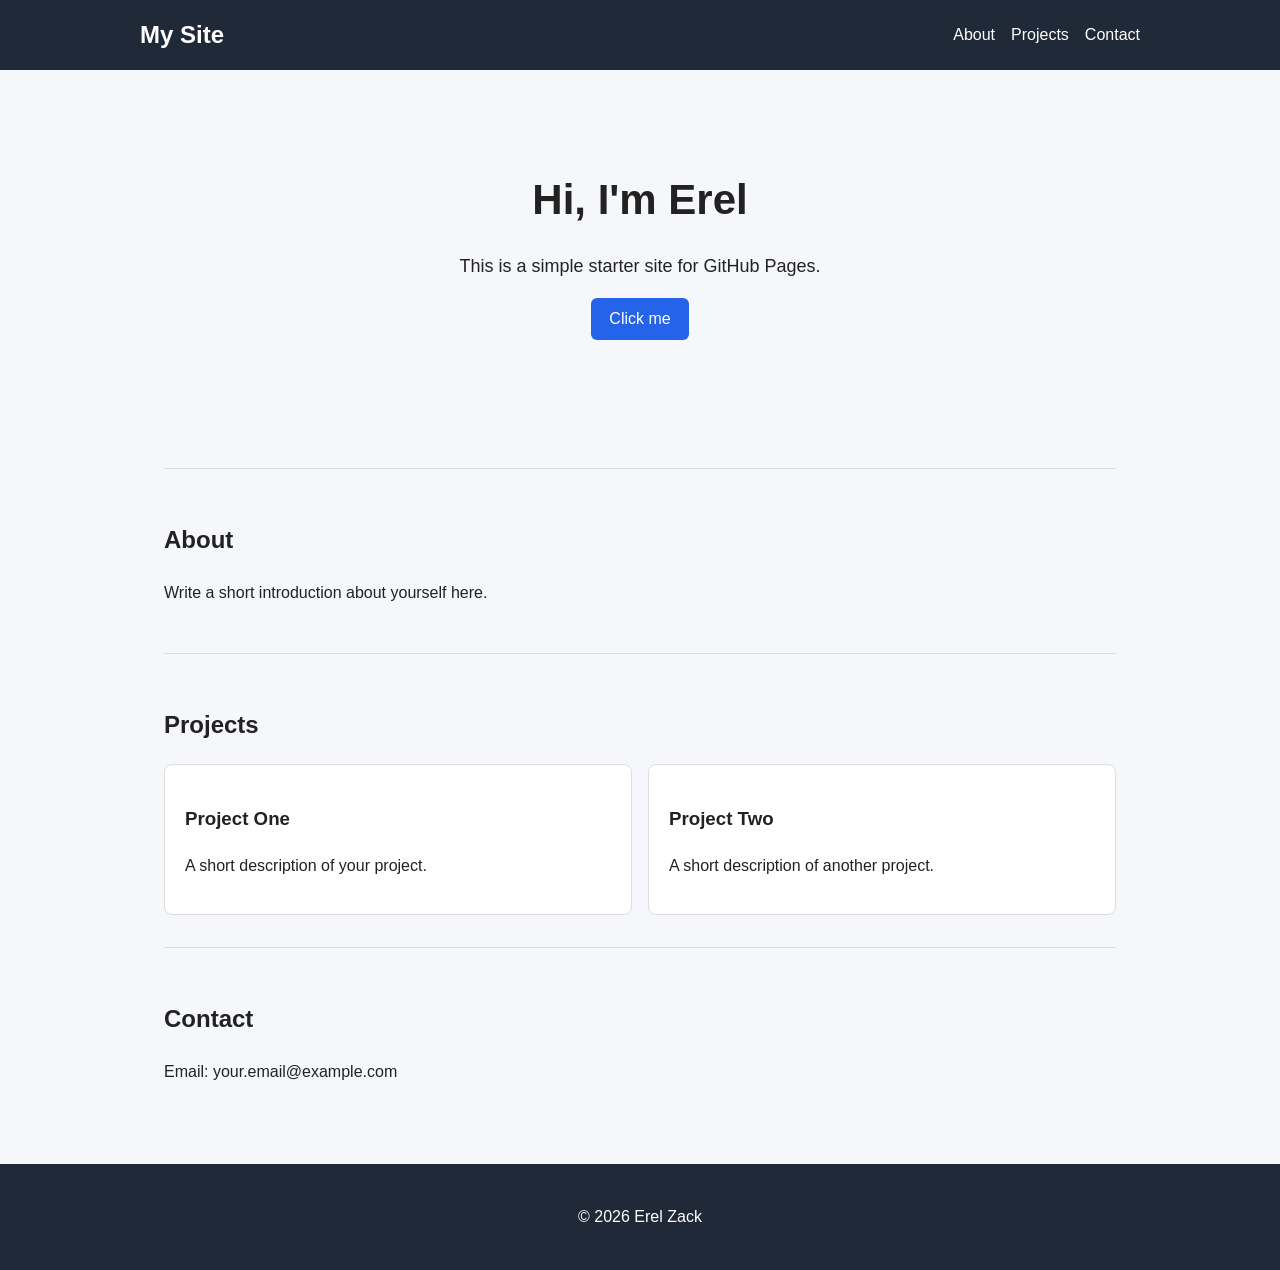
==== index.html @ 3131e65e "Add files via upload init. files" ====
<!DOCTYPE html>
<html lang="en">
<head>
  <meta charset="UTF-8">
  <meta name="viewport" content="width=device-width, initial-scale=1.0">
  <title>My GitHub Page</title>
  <link rel="stylesheet" href="style.css">
</head>
<body>
  <header class="site-header">
    <nav>
      <h1>My Site</h1>
      <div class="nav-links">
        <a href="#about">About</a>
        <a href="#projects">Projects</a>
        <a href="#contact">Contact</a>
      </div>
    </nav>
  </header>

  <main>
    <section class="hero">
      <h2>Hi, I'm Erel</h2>
      <p>This is a simple starter site for GitHub Pages.</p>
      <button id="helloButton">Click me</button>
      <p id="message"></p>
    </section>

    <section id="about" class="section">
      <h2>About</h2>
      <p>Write a short introduction about yourself here.</p>
    </section>

    <section id="projects" class="section">
      <h2>Projects</h2>
      <div class="project-grid">
        <article class="project-card">
          <h3>Project One</h3>
          <p>A short description of your project.</p>
        </article>
        <article class="project-card">
          <h3>Project Two</h3>
          <p>A short description of another project.</p>
        </article>
      </div>
    </section>

    <section id="contact" class="section">
      <h2>Contact</h2>
      <p>Email: your.email@example.com</p>
    </section>
  </main>

  <footer>
    <p>&copy; 2026 Erel Zack</p>
  </footer>

  <script src="script.js"></script>
</body>
</html>
---- style.css ----
* {
  box-sizing: border-box;
}

body {
  margin: 0;
  font-family: Arial, sans-serif;
  color: #222;
  background: #f5f7fb;
  line-height: 1.6;
}

.site-header {
  background: #1f2937;
  color: white;
  padding: 16px 24px;
}

nav {
  max-width: 1000px;
  margin: 0 auto;
  display: flex;
  justify-content: space-between;
  align-items: center;
  gap: 16px;
}

nav h1 {
  margin: 0;
  font-size: 24px;
}

.nav-links {
  display: flex;
  gap: 16px;
}

.nav-links a {
  color: white;
  text-decoration: none;
}

.nav-links a:hover {
  text-decoration: underline;
}

main {
  max-width: 1000px;
  margin: 0 auto;
  padding: 32px 24px;
}

.hero {
  padding: 64px 0;
  text-align: center;
}

.hero h2 {
  margin: 0 0 12px;
  font-size: 42px;
}

.hero p {
  font-size: 18px;
}

button {
  border: 0;
  border-radius: 6px;
  padding: 12px 18px;
  background: #2563eb;
  color: white;
  font-size: 16px;
  cursor: pointer;
}

button:hover {
  background: #1d4ed8;
}

#message {
  min-height: 28px;
  font-weight: bold;
  color: #2563eb;
}

.section {
  padding: 32px 0;
  border-top: 1px solid #ddd;
}

.project-grid {
  display: grid;
  grid-template-columns: repeat(auto-fit, minmax(220px, 1fr));
  gap: 16px;
}

.project-card {
  padding: 20px;
  background: white;
  border: 1px solid #ddd;
  border-radius: 8px;
}

footer {
  padding: 24px;
  text-align: center;
  color: white;
  background: #1f2937;
}

@media (max-width: 600px) {
  nav {
    flex-direction: column;
  }

  .hero h2 {
    font-size: 32px;
  }
}
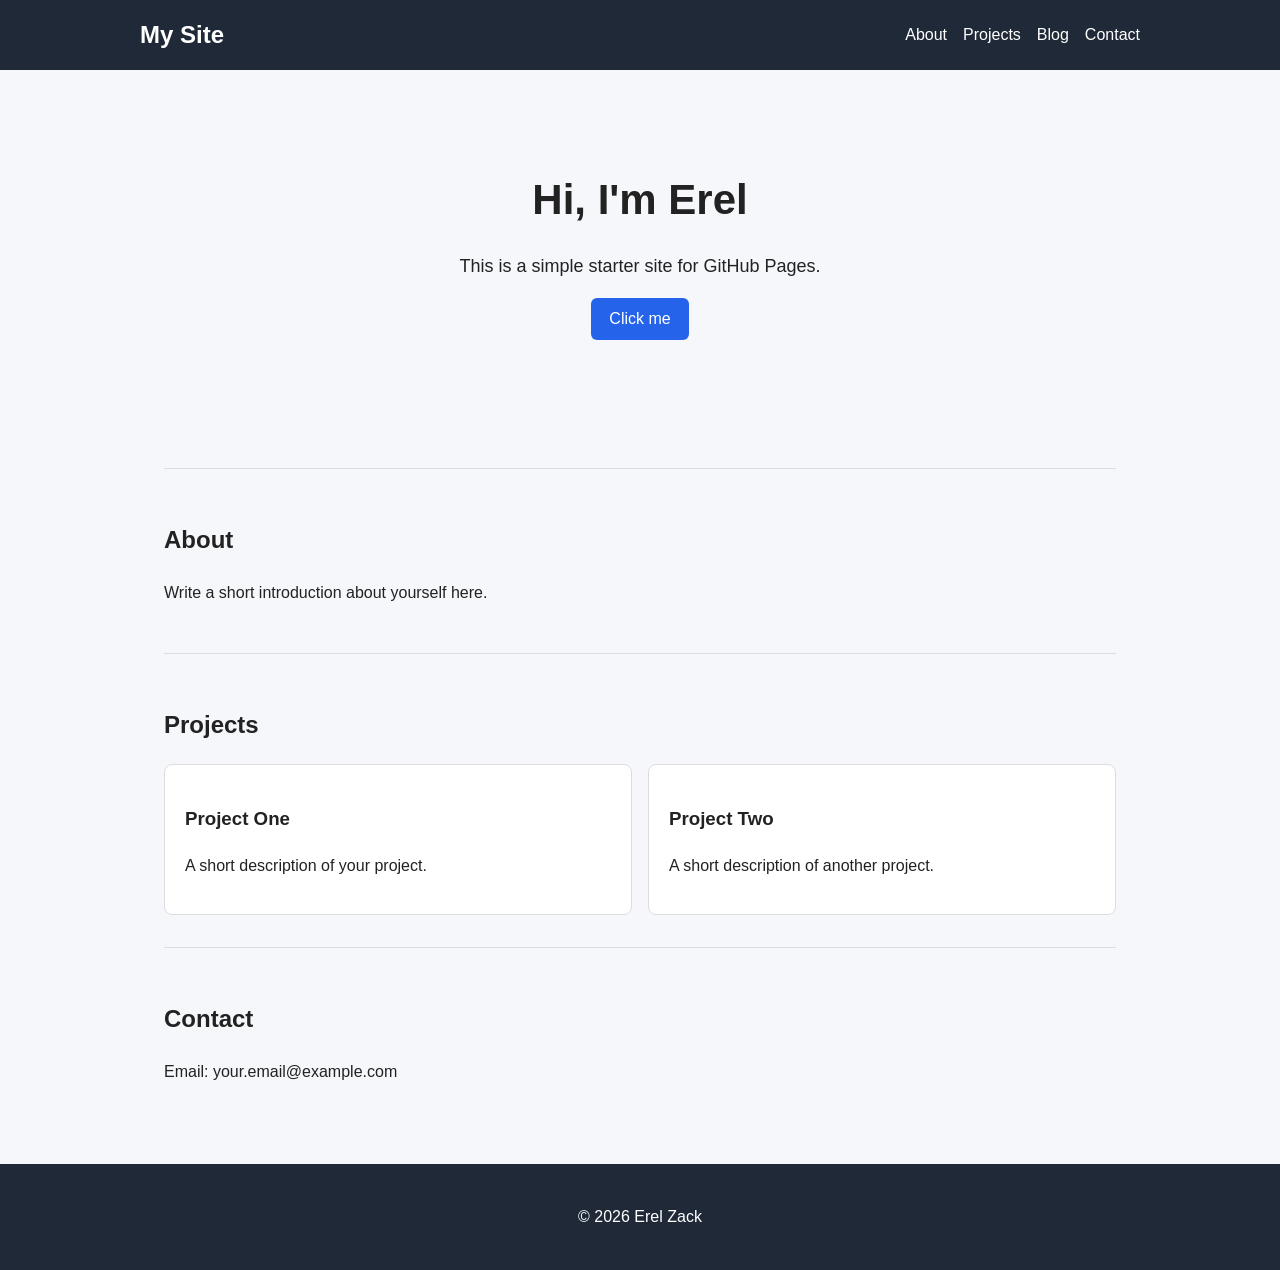
==== commit a5d5b723: "first blog update" ====
--- a/index.html
+++ b/index.html
@@ -13,6 +13,9 @@
       <div class="nav-links">
         <a href="#about">About</a>
         <a href="#projects">Projects</a>
+        <button id="blogToggle" class="nav-button" type="button" aria-expanded="false" aria-controls="blog">
+          Blog
+        </button>
         <a href="#contact">Contact</a>
       </div>
     </nav>
@@ -45,6 +48,19 @@
       </div>
     </section>
 
+    <section id="blog" class="section blog-section" hidden>
+      <div class="section-heading">
+        <div>
+          <h2>Blog</h2>
+          <p>Notes, short explanations, and posts.</p>
+        </div>
+        <button id="closeBlogButton" class="secondary-button" type="button">Close</button>
+      </div>
+
+      <div id="blogStatus" class="blog-status">Loading posts...</div>
+      <div id="blogList" class="blog-list" aria-live="polite"></div>
+    </section>
+
     <section id="contact" class="section">
       <h2>Contact</h2>
       <p>Email: your.email@example.com</p>
--- a/style.css
+++ b/style.css
@@ -35,13 +35,21 @@
   gap: 16px;
 }
 
-.nav-links a {
+.nav-links a,
+.nav-button {
   color: white;
   text-decoration: none;
 }
 
-.nav-links a:hover {
+.nav-links a:hover,
+.nav-button:hover {
   text-decoration: underline;
+}
+
+.nav-button {
+  padding: 0;
+  background: transparent;
+  font: inherit;
 }
 
 main {
@@ -78,6 +86,16 @@
   background: #1d4ed8;
 }
 
+.secondary-button {
+  color: #1f2937;
+  background: white;
+  border: 1px solid #cfd6e3;
+}
+
+.secondary-button:hover {
+  background: #eef2ff;
+}
+
 #message {
   min-height: 28px;
   font-weight: bold;
@@ -87,6 +105,18 @@
 .section {
   padding: 32px 0;
   border-top: 1px solid #ddd;
+}
+
+.section-heading {
+  display: flex;
+  justify-content: space-between;
+  align-items: flex-start;
+  gap: 16px;
+}
+
+.section-heading h2,
+.section-heading p {
+  margin-top: 0;
 }
 
 .project-grid {
@@ -100,6 +130,48 @@
   background: white;
   border: 1px solid #ddd;
   border-radius: 8px;
+}
+
+.blog-section {
+  scroll-margin-top: 24px;
+}
+
+.blog-status {
+  margin: 16px 0;
+  color: #4b5563;
+}
+
+.blog-list {
+  display: grid;
+  gap: 16px;
+}
+
+.blog-post {
+  display: block;
+  padding: 20px;
+  color: inherit;
+  text-decoration: none;
+  background: white;
+  border: 1px solid #ddd;
+  border-radius: 8px;
+}
+
+.blog-post:hover {
+  border-color: #2563eb;
+}
+
+.blog-post h3 {
+  margin: 0 0 8px;
+}
+
+.blog-meta {
+  margin: 0 0 10px;
+  color: #6b7280;
+  font-size: 14px;
+}
+
+.blog-post p {
+  margin: 0;
 }
 
 footer {
@@ -117,4 +189,8 @@
   .hero h2 {
     font-size: 32px;
   }
+
+  .section-heading {
+    flex-direction: column;
+  }
 }
